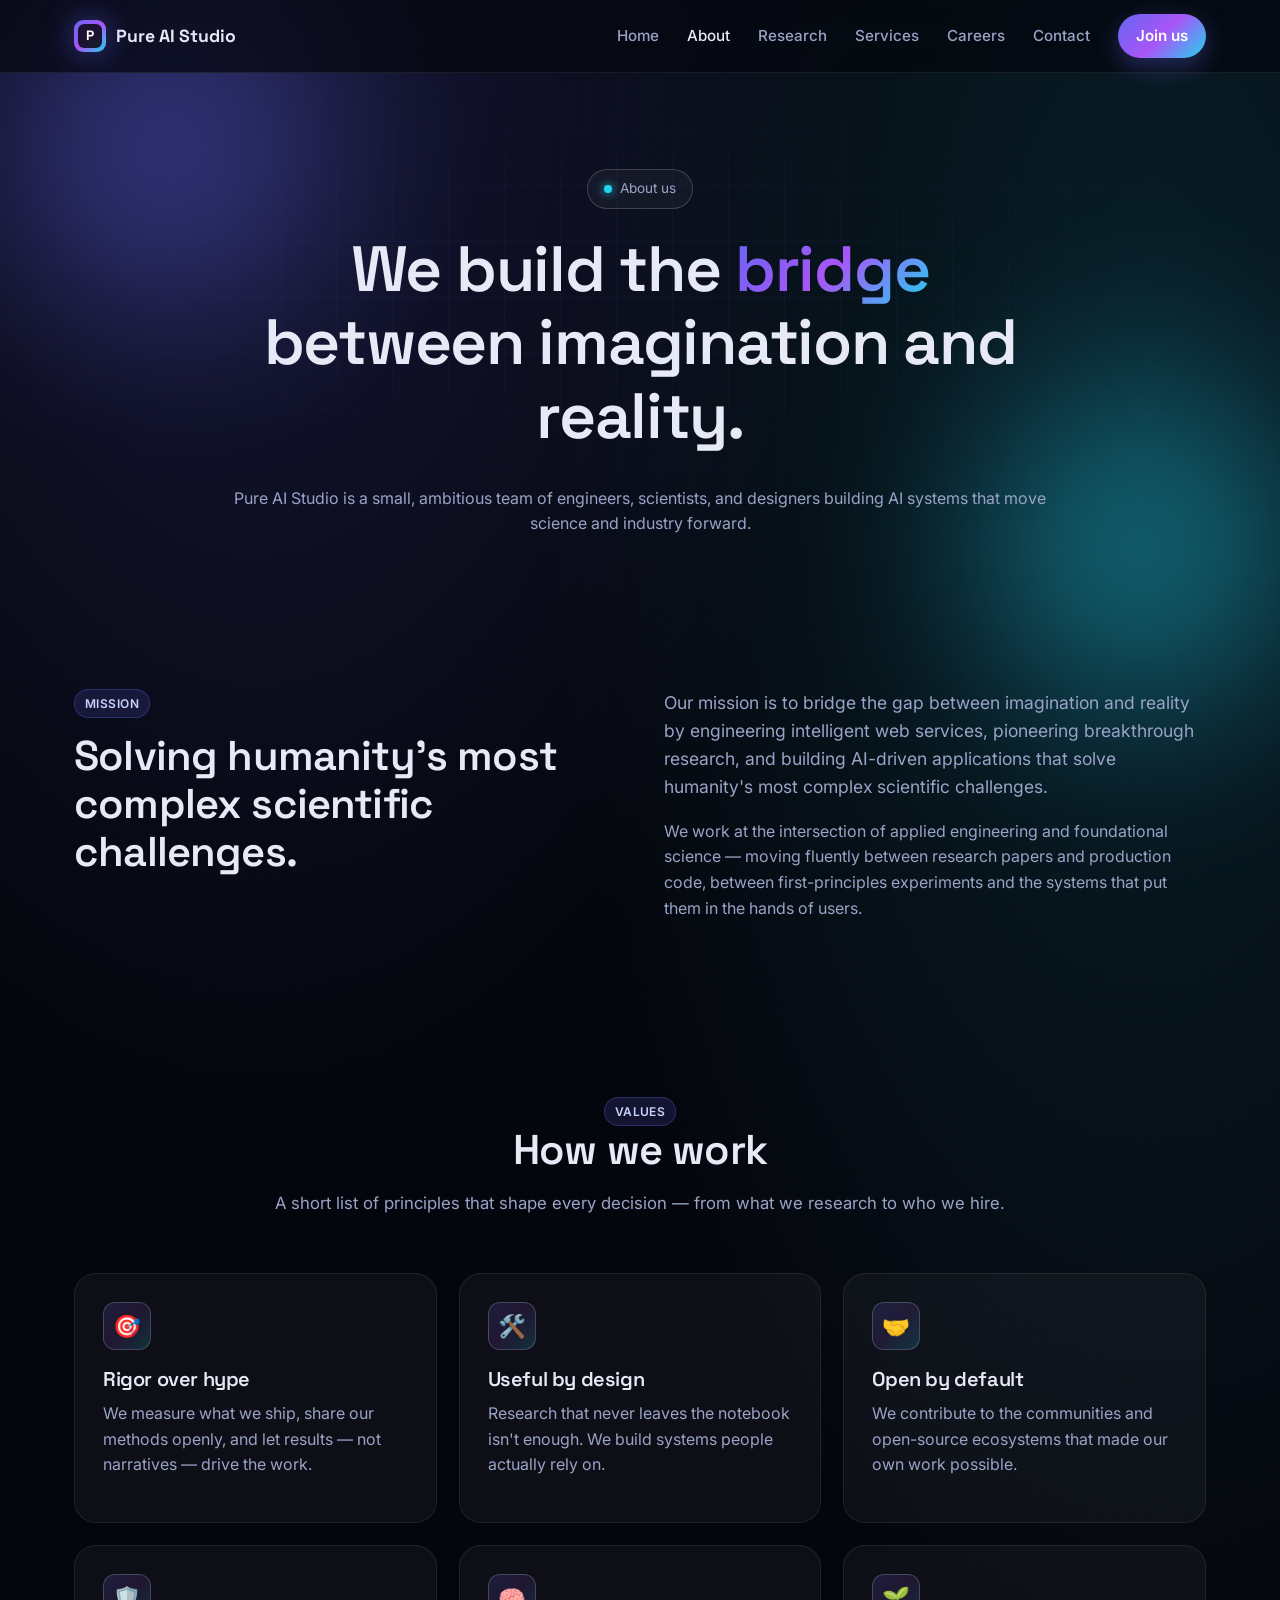
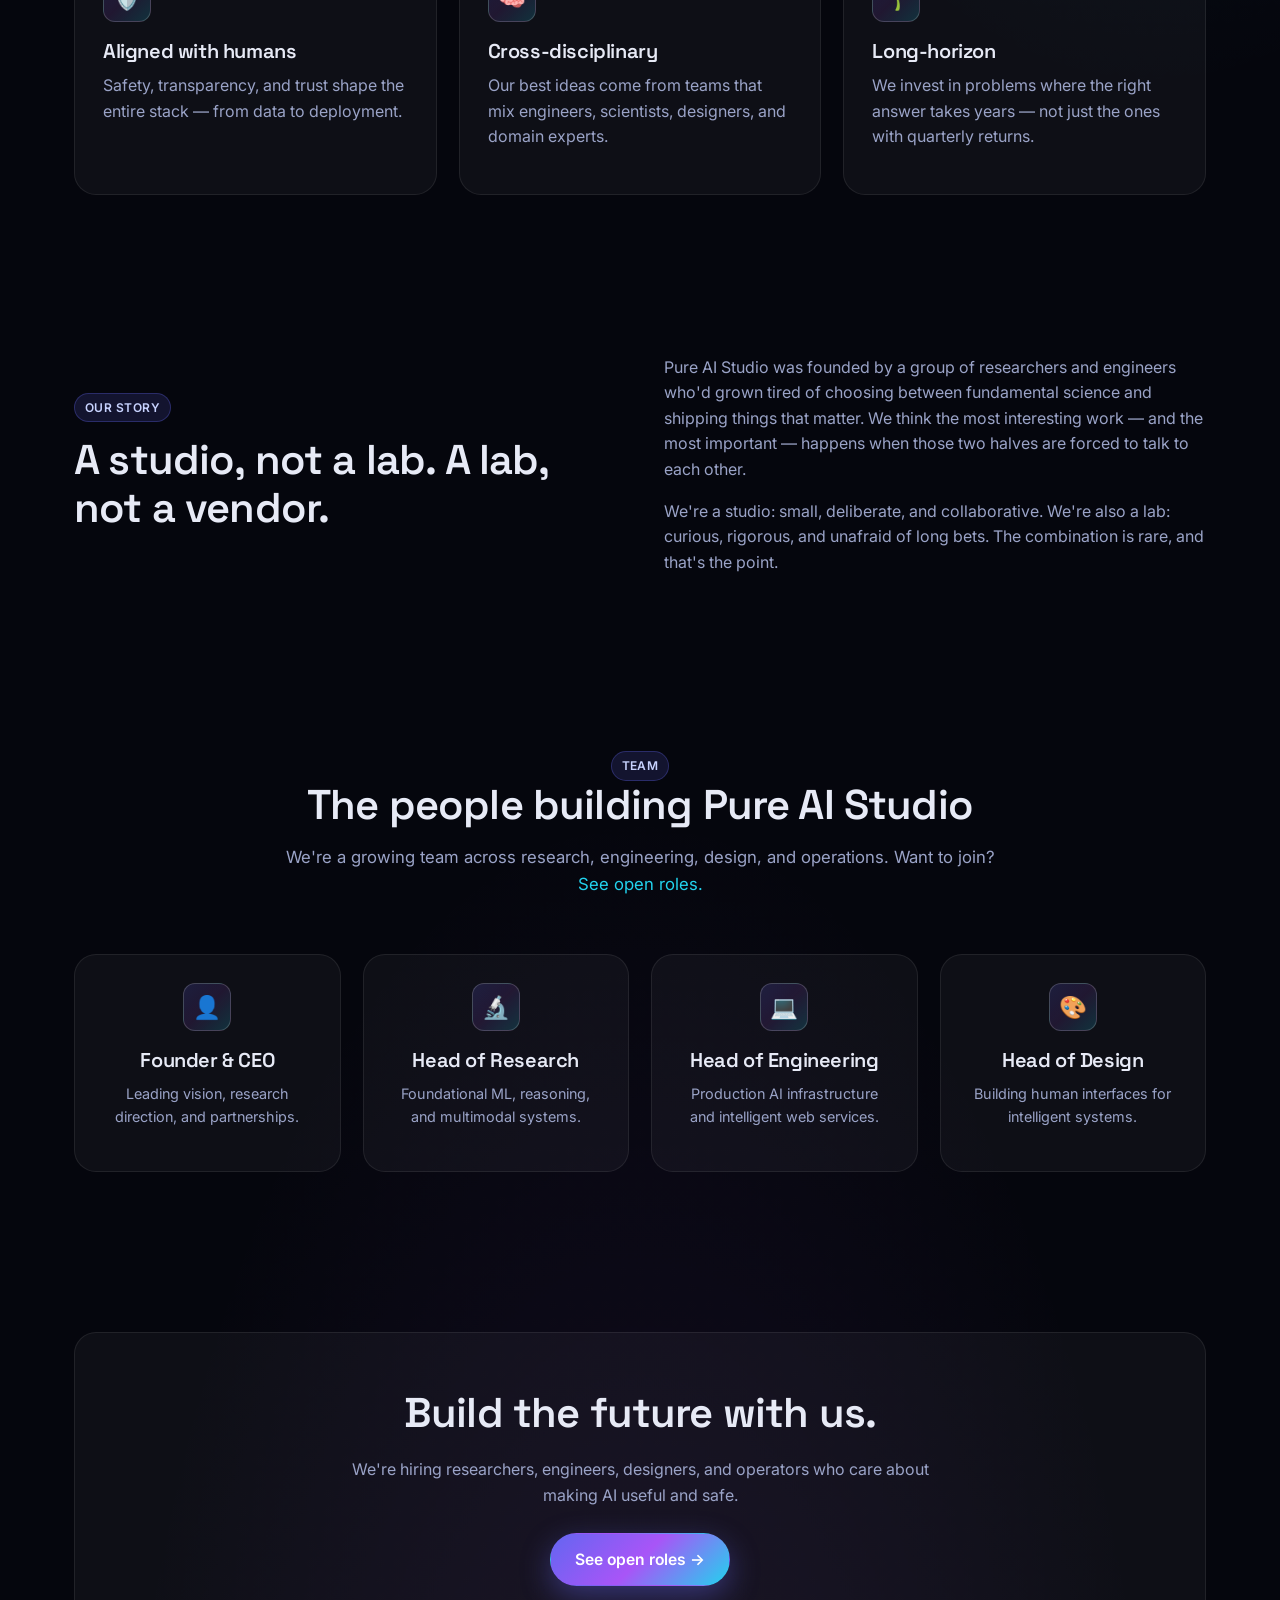
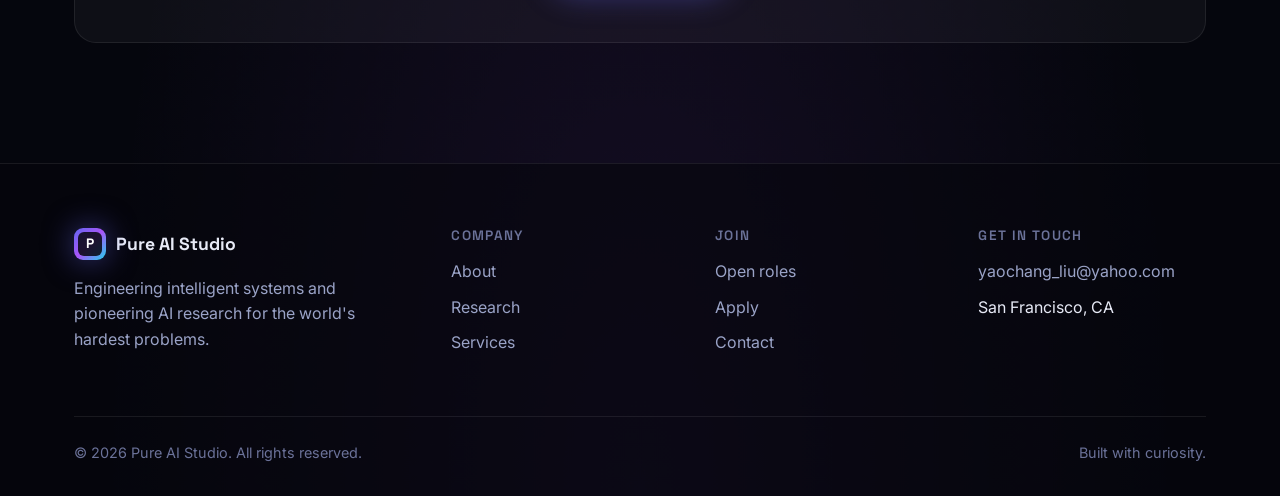
==== about.html @ 0b08d81f "Initial commit — Pure AI Studio website" ====
<!DOCTYPE html>
<html lang="en">
<head>
<meta charset="UTF-8" />
<meta name="viewport" content="width=device-width, initial-scale=1" />
<title>About — Pure AI Studio</title>
<meta name="description" content="Pure AI Studio is an applied AI research studio bridging imagination and reality through intelligent web services, foundational research, and AI for science." />
<link rel="preconnect" href="https://fonts.googleapis.com">
<link rel="preconnect" href="https://fonts.gstatic.com" crossorigin>
<link href="https://fonts.googleapis.com/css2?family=Inter:wght@400;500;600;700&family=Space+Grotesk:wght@500;600;700&display=swap" rel="stylesheet">
<link rel="stylesheet" href="styles.css" />
</head>
<body>

<nav class="nav">
  <div class="nav-inner">
    <a class="brand" href="index.html">
      <span class="brand-logo"><span>P</span></span>
      Pure AI Studio
    </a>
    <button class="nav-toggle" aria-label="Toggle menu">☰</button>
    <div class="nav-links">
      <a href="index.html">Home</a>
      <a href="about.html">About</a>
      <a href="research.html">Research</a>
      <a href="services.html">Services</a>
      <a href="careers.html">Careers</a>
      <a href="contact.html">Contact</a>
      <a class="nav-cta" href="careers.html">Join us</a>
    </div>
  </div>
</nav>

<header class="page-header">
  <div class="hero-grid"></div>
  <div class="hero-orb o1"></div>
  <div class="hero-orb o2"></div>
  <div class="container hero-inner">
    <div class="eyebrow"><span class="dot"></span> About us</div>
    <h1>We build the <span class="gradient-text">bridge</span> between imagination and reality.</h1>
    <p class="lead">Pure AI Studio is a small, ambitious team of engineers, scientists, and designers building AI systems that move science and industry forward.</p>
  </div>
</header>

<!-- MISSION -->
<section>
  <div class="container">
    <div class="grid cols-2" style="gap:48px; align-items:start;">
      <div class="fade-in">
        <span class="tag">Mission</span>
        <h2 style="margin-top:14px">Solving humanity's most complex scientific challenges.</h2>
      </div>
      <div class="fade-in">
        <p style="font-size:1.1rem">
          Our mission is to bridge the gap between imagination and reality by engineering intelligent
          web services, pioneering breakthrough research, and building AI-driven applications that
          solve humanity's most complex scientific challenges.
        </p>
        <p>
          We work at the intersection of applied engineering and foundational science — moving fluently
          between research papers and production code, between first-principles experiments and the
          systems that put them in the hands of users.
        </p>
      </div>
    </div>
  </div>
</section>

<!-- VALUES -->
<section>
  <div class="container">
    <div class="section-head fade-in">
      <span class="tag">Values</span>
      <h2>How we work</h2>
      <p>A short list of principles that shape every decision — from what we research to who we hire.</p>
    </div>

    <div class="grid cols-3">
      <article class="card fade-in">
        <div class="card-icon">🎯</div>
        <h3>Rigor over hype</h3>
        <p>We measure what we ship, share our methods openly, and let results — not narratives — drive the work.</p>
      </article>
      <article class="card fade-in">
        <div class="card-icon">🛠️</div>
        <h3>Useful by design</h3>
        <p>Research that never leaves the notebook isn't enough. We build systems people actually rely on.</p>
      </article>
      <article class="card fade-in">
        <div class="card-icon">🤝</div>
        <h3>Open by default</h3>
        <p>We contribute to the communities and open-source ecosystems that made our own work possible.</p>
      </article>
      <article class="card fade-in">
        <div class="card-icon">🛡️</div>
        <h3>Aligned with humans</h3>
        <p>Safety, transparency, and trust shape the entire stack — from data to deployment.</p>
      </article>
      <article class="card fade-in">
        <div class="card-icon">🧠</div>
        <h3>Cross-disciplinary</h3>
        <p>Our best ideas come from teams that mix engineers, scientists, designers, and domain experts.</p>
      </article>
      <article class="card fade-in">
        <div class="card-icon">🌱</div>
        <h3>Long-horizon</h3>
        <p>We invest in problems where the right answer takes years — not just the ones with quarterly returns.</p>
      </article>
    </div>
  </div>
</section>

<!-- STORY -->
<section>
  <div class="container">
    <div class="grid cols-2" style="gap:48px; align-items:center;">
      <div class="fade-in">
        <span class="tag">Our story</span>
        <h2 style="margin-top:14px">A studio, not a lab. A lab, not a vendor.</h2>
      </div>
      <div class="fade-in">
        <p>
          Pure AI Studio was founded by a group of researchers and engineers who'd grown tired of
          choosing between fundamental science and shipping things that matter. We think the most
          interesting work — and the most important — happens when those two halves are forced to
          talk to each other.
        </p>
        <p>
          We're a studio: small, deliberate, and collaborative. We're also a lab: curious, rigorous,
          and unafraid of long bets. The combination is rare, and that's the point.
        </p>
      </div>
    </div>
  </div>
</section>

<!-- TEAM PLACEHOLDER -->
<section>
  <div class="container">
    <div class="section-head fade-in">
      <span class="tag">Team</span>
      <h2>The people building Pure AI Studio</h2>
      <p>We're a growing team across research, engineering, design, and operations. Want to join? <a href="careers.html">See open roles.</a></p>
    </div>

    <div class="grid cols-4">
      <article class="card fade-in" style="text-align:center;">
        <div class="card-icon" style="margin:0 auto 18px;">👤</div>
        <h3>Founder & CEO</h3>
        <p style="font-size:0.9rem">Leading vision, research direction, and partnerships.</p>
      </article>
      <article class="card fade-in" style="text-align:center;">
        <div class="card-icon" style="margin:0 auto 18px;">🔬</div>
        <h3>Head of Research</h3>
        <p style="font-size:0.9rem">Foundational ML, reasoning, and multimodal systems.</p>
      </article>
      <article class="card fade-in" style="text-align:center;">
        <div class="card-icon" style="margin:0 auto 18px;">💻</div>
        <h3>Head of Engineering</h3>
        <p style="font-size:0.9rem">Production AI infrastructure and intelligent web services.</p>
      </article>
      <article class="card fade-in" style="text-align:center;">
        <div class="card-icon" style="margin:0 auto 18px;">🎨</div>
        <h3>Head of Design</h3>
        <p style="font-size:0.9rem">Building human interfaces for intelligent systems.</p>
      </article>
    </div>
  </div>
</section>

<!-- CTA -->
<section>
  <div class="container">
    <div class="card fade-in" style="text-align:center; padding:56px 28px;">
      <h2>Build the future with us.</h2>
      <p style="max-width:600px; margin: 0 auto 24px;">
        We're hiring researchers, engineers, designers, and operators who care about making AI useful and safe.
      </p>
      <a class="btn btn-primary" href="careers.html">See open roles →</a>
    </div>
  </div>
</section>

<footer class="footer">
  <div class="container">
    <div class="footer-grid">
      <div>
        <a class="brand" href="index.html" style="margin-bottom:16px">
          <span class="brand-logo"><span>P</span></span>
          Pure AI Studio
        </a>
        <p style="margin-top:14px; max-width:340px;">Engineering intelligent systems and pioneering AI research for the world's hardest problems.</p>
      </div>
      <div>
        <h4>Company</h4>
        <ul>
          <li><a href="about.html">About</a></li>
          <li><a href="research.html">Research</a></li>
          <li><a href="services.html">Services</a></li>
        </ul>
      </div>
      <div>
        <h4>Join</h4>
        <ul>
          <li><a href="careers.html">Open roles</a></li>
          <li><a href="careers.html#apply">Apply</a></li>
          <li><a href="contact.html">Contact</a></li>
        </ul>
      </div>
      <div>
        <h4>Get in touch</h4>
        <ul>
          <li><a href="mailto:yaochang_liu@yahoo.com">yaochang_liu@yahoo.com</a></li>
          <li>San Francisco, CA</li>
        </ul>
      </div>
    </div>
    <div class="footer-bottom">
      <span>© <span id="year"></span> Pure AI Studio. All rights reserved.</span>
      <span>Built with curiosity.</span>
    </div>
  </div>
</footer>

<script src="script.js"></script>
</body>
</html>
---- styles.css ----
/* ============================================
   Pure AI Studio — Global Styles
   Modern dark-tech theme
   ============================================ */

:root {
  --bg-0: #05060d;
  --bg-1: #0a0c18;
  --bg-2: #11142a;
  --surface: rgba(255, 255, 255, 0.04);
  --surface-strong: rgba(255, 255, 255, 0.08);
  --border: rgba(255, 255, 255, 0.08);
  --border-strong: rgba(255, 255, 255, 0.18);
  --text: #e7eaf6;
  --text-dim: #9aa3c7;
  --text-mute: #6b7299;
  --accent: #6366f1;
  --accent-2: #22d3ee;
  --accent-3: #a855f7;
  --gradient: linear-gradient(135deg, #6366f1 0%, #a855f7 50%, #22d3ee 100%);
  --gradient-soft: linear-gradient(135deg, rgba(99,102,241,0.18), rgba(168,85,247,0.12), rgba(34,211,238,0.18));
  --radius: 14px;
  --radius-lg: 22px;
  --shadow: 0 20px 60px rgba(0, 0, 0, 0.5);
  --max-w: 1180px;
}

* { box-sizing: border-box; }

html, body {
  margin: 0;
  padding: 0;
  background: var(--bg-0);
  color: var(--text);
  font-family: 'Inter', -apple-system, BlinkMacSystemFont, 'Segoe UI', Roboto, Helvetica, Arial, sans-serif;
  line-height: 1.6;
  -webkit-font-smoothing: antialiased;
  scroll-behavior: smooth;
}

body {
  overflow-x: hidden;
  background:
    radial-gradient(ellipse 80% 50% at 20% 0%, rgba(99,102,241,0.18), transparent 60%),
    radial-gradient(ellipse 80% 60% at 90% 10%, rgba(34,211,238,0.12), transparent 60%),
    radial-gradient(ellipse 60% 50% at 50% 100%, rgba(168,85,247,0.10), transparent 70%),
    var(--bg-0);
}

a { color: var(--accent-2); text-decoration: none; transition: color .2s; }
a:hover { color: var(--text); }

img { max-width: 100%; display: block; }

h1, h2, h3, h4 {
  font-family: 'Space Grotesk', 'Inter', sans-serif;
  font-weight: 600;
  letter-spacing: -0.02em;
  line-height: 1.15;
  margin: 0 0 0.5em;
}

h1 { font-size: clamp(2.4rem, 5vw, 4rem); }
h2 { font-size: clamp(1.8rem, 3.4vw, 2.6rem); }
h3 { font-size: 1.25rem; }

p { margin: 0 0 1em; color: var(--text-dim); }

.container {
  max-width: var(--max-w);
  margin: 0 auto;
  padding: 0 24px;
}

.gradient-text {
  background: var(--gradient);
  -webkit-background-clip: text;
  background-clip: text;
  color: transparent;
  -webkit-text-fill-color: transparent;
}

/* ====== Nav ====== */
.nav {
  position: sticky;
  top: 0;
  z-index: 50;
  backdrop-filter: blur(14px);
  -webkit-backdrop-filter: blur(14px);
  background: rgba(5, 6, 13, 0.7);
  border-bottom: 1px solid var(--border);
}

.nav-inner {
  display: flex;
  align-items: center;
  justify-content: space-between;
  height: 72px;
  max-width: var(--max-w);
  margin: 0 auto;
  padding: 0 24px;
}

.brand {
  display: flex;
  align-items: center;
  gap: 10px;
  font-family: 'Space Grotesk', sans-serif;
  font-weight: 700;
  font-size: 1.1rem;
  color: var(--text);
}

.brand-logo {
  width: 32px;
  height: 32px;
  border-radius: 9px;
  background: var(--gradient);
  display: grid;
  place-items: center;
  box-shadow: 0 0 30px rgba(99,102,241,0.5);
  position: relative;
}
.brand-logo::after {
  content: '';
  position: absolute;
  inset: 4px;
  border-radius: 6px;
  background: rgba(5,6,13,0.85);
}
.brand-logo span {
  position: relative;
  font-weight: 800;
  color: #fff;
  font-size: 0.85rem;
  z-index: 1;
}

.nav-links {
  display: flex;
  align-items: center;
  gap: 28px;
}
.nav-links a {
  color: var(--text-dim);
  font-size: 0.95rem;
  font-weight: 500;
  transition: color .2s;
}
.nav-links a:hover,
.nav-links a.active {
  color: var(--text);
}
.nav-links .nav-cta {
  background: var(--gradient);
  color: #fff;
  padding: 10px 18px;
  border-radius: 999px;
  font-weight: 600;
  box-shadow: 0 8px 24px rgba(99,102,241,0.35);
}
.nav-links .nav-cta:hover {
  filter: brightness(1.1);
  color: #fff;
}

.nav-toggle {
  display: none;
  background: none;
  border: none;
  color: var(--text);
  font-size: 1.6rem;
  cursor: pointer;
}

@media (max-width: 860px) {
  .nav-links {
    position: absolute;
    top: 72px;
    left: 0;
    right: 0;
    flex-direction: column;
    background: rgba(10, 12, 24, 0.98);
    border-bottom: 1px solid var(--border);
    padding: 24px;
    gap: 18px;
    transform: translateY(-110%);
    transition: transform .3s ease;
  }
  .nav-links.open { transform: translateY(0); }
  .nav-toggle { display: block; }
}

/* ====== Hero ====== */
.hero {
  position: relative;
  padding: 96px 0 80px;
  overflow: hidden;
}
.hero-grid {
  position: absolute;
  inset: 0;
  background-image:
    linear-gradient(rgba(99,102,241,0.06) 1px, transparent 1px),
    linear-gradient(90deg, rgba(99,102,241,0.06) 1px, transparent 1px);
  background-size: 56px 56px;
  mask-image: radial-gradient(ellipse 60% 50% at 50% 40%, #000 30%, transparent 80%);
  -webkit-mask-image: radial-gradient(ellipse 60% 50% at 50% 40%, #000 30%, transparent 80%);
  pointer-events: none;
}
.hero-orb {
  position: absolute;
  width: 520px;
  height: 520px;
  border-radius: 50%;
  filter: blur(80px);
  opacity: 0.55;
  pointer-events: none;
  animation: float 14s ease-in-out infinite;
}
.hero-orb.o1 { top: -180px; left: -100px; background: radial-gradient(circle, #6366f1, transparent 65%); }
.hero-orb.o2 { bottom: -200px; right: -120px; background: radial-gradient(circle, #22d3ee, transparent 65%); animation-delay: -7s; }
.hero-orb.o3 { top: 30%; right: 20%; width: 320px; height: 320px; background: radial-gradient(circle, #a855f7, transparent 65%); animation-delay: -3s; }

@keyframes float {
  0%, 100% { transform: translate(0, 0); }
  50% { transform: translate(20px, -30px); }
}

.hero-inner {
  position: relative;
  text-align: center;
  max-width: 900px;
  margin: 0 auto;
}

.eyebrow {
  display: inline-flex;
  align-items: center;
  gap: 8px;
  padding: 8px 16px;
  border-radius: 999px;
  background: var(--surface);
  border: 1px solid var(--border-strong);
  font-size: 0.85rem;
  color: var(--text-dim);
  margin-bottom: 24px;
}
.eyebrow .dot {
  width: 8px; height: 8px; border-radius: 50%;
  background: #22d3ee;
  box-shadow: 0 0 10px #22d3ee;
}

.hero h1 { margin-bottom: 24px; }

.hero p.lead {
  font-size: 1.2rem;
  color: var(--text-dim);
  max-width: 720px;
  margin: 0 auto 36px;
}

.cta-row {
  display: flex;
  gap: 14px;
  justify-content: center;
  flex-wrap: wrap;
}

.btn {
  display: inline-flex;
  align-items: center;
  gap: 8px;
  padding: 13px 24px;
  border-radius: 999px;
  font-weight: 600;
  font-size: 0.98rem;
  border: 1px solid transparent;
  cursor: pointer;
  transition: transform .15s, filter .15s, background .2s;
}
.btn-primary {
  background: var(--gradient);
  color: #fff;
  box-shadow: 0 10px 30px rgba(99,102,241,0.4);
}
.btn-primary:hover { filter: brightness(1.1); transform: translateY(-1px); color: #fff; }

.btn-ghost {
  background: var(--surface);
  color: var(--text);
  border-color: var(--border-strong);
}
.btn-ghost:hover { background: var(--surface-strong); color: var(--text); }

/* ====== Section primitives ====== */
section { padding: 80px 0; position: relative; }
.section-head { text-align: center; max-width: 740px; margin: 0 auto 56px; }
.section-head h2 { margin-bottom: 16px; }
.section-head p { color: var(--text-dim); font-size: 1.05rem; }

.grid {
  display: grid;
  gap: 22px;
}
.grid.cols-3 { grid-template-columns: repeat(3, 1fr); }
.grid.cols-2 { grid-template-columns: repeat(2, 1fr); }
.grid.cols-4 { grid-template-columns: repeat(4, 1fr); }
@media (max-width: 900px) {
  .grid.cols-3, .grid.cols-4 { grid-template-columns: repeat(2, 1fr); }
}
@media (max-width: 600px) {
  .grid.cols-2, .grid.cols-3, .grid.cols-4 { grid-template-columns: 1fr; }
}

.card {
  background: var(--surface);
  border: 1px solid var(--border);
  border-radius: var(--radius-lg);
  padding: 28px;
  transition: transform .25s ease, border-color .25s ease, background .25s ease;
  position: relative;
  overflow: hidden;
}
.card:hover {
  transform: translateY(-4px);
  border-color: var(--border-strong);
  background: var(--surface-strong);
}
.card::before {
  content: '';
  position: absolute;
  inset: 0;
  background: var(--gradient-soft);
  opacity: 0;
  transition: opacity .25s;
  pointer-events: none;
}
.card:hover::before { opacity: 0.5; }
.card > * { position: relative; }

.card-icon {
  width: 48px;
  height: 48px;
  border-radius: 12px;
  background: var(--gradient-soft);
  display: grid;
  place-items: center;
  margin-bottom: 18px;
  font-size: 1.4rem;
  border: 1px solid var(--border-strong);
}

.card h3 { color: var(--text); }

.tag {
  display: inline-block;
  padding: 4px 10px;
  border-radius: 999px;
  font-size: 0.75rem;
  font-weight: 600;
  letter-spacing: 0.04em;
  text-transform: uppercase;
  background: rgba(99,102,241,0.15);
  color: #c7d2fe;
  border: 1px solid rgba(99,102,241,0.3);
}

/* ====== Stats ====== */
.stats {
  display: grid;
  grid-template-columns: repeat(4, 1fr);
  gap: 24px;
  padding: 40px;
  background: var(--surface);
  border: 1px solid var(--border);
  border-radius: var(--radius-lg);
}
.stat-num {
  font-family: 'Space Grotesk', sans-serif;
  font-size: 2.4rem;
  font-weight: 700;
  background: var(--gradient);
  -webkit-background-clip: text;
  background-clip: text;
  color: transparent;
  -webkit-text-fill-color: transparent;
  margin-bottom: 4px;
}
.stat-label { color: var(--text-dim); font-size: 0.92rem; }
@media (max-width: 700px) { .stats { grid-template-columns: repeat(2, 1fr); padding: 28px; } }

/* ====== Footer ====== */
.footer {
  border-top: 1px solid var(--border);
  padding: 64px 0 32px;
  margin-top: 40px;
  background: rgba(5,6,13,0.6);
}
.footer-grid {
  display: grid;
  grid-template-columns: 1.5fr 1fr 1fr 1fr;
  gap: 36px;
}
@media (max-width: 800px) {
  .footer-grid { grid-template-columns: 1fr 1fr; }
}
.footer h4 {
  font-size: 0.85rem;
  text-transform: uppercase;
  letter-spacing: 0.1em;
  color: var(--text-mute);
  margin-bottom: 16px;
}
.footer ul { list-style: none; padding: 0; margin: 0; }
.footer ul li { margin-bottom: 10px; }
.footer ul a { color: var(--text-dim); }
.footer ul a:hover { color: var(--text); }
.footer-bottom {
  margin-top: 48px;
  padding-top: 24px;
  border-top: 1px solid var(--border);
  display: flex;
  justify-content: space-between;
  flex-wrap: wrap;
  gap: 12px;
  color: var(--text-mute);
  font-size: 0.9rem;
}

/* ====== Forms ====== */
.form {
  background: var(--surface);
  border: 1px solid var(--border);
  border-radius: var(--radius-lg);
  padding: 36px;
}
.form-row {
  display: grid;
  grid-template-columns: 1fr 1fr;
  gap: 18px;
  margin-bottom: 18px;
}
@media (max-width: 600px) { .form-row { grid-template-columns: 1fr; } }

.field { display: flex; flex-direction: column; gap: 8px; margin-bottom: 18px; }
.field label {
  color: var(--text);
  font-size: 0.92rem;
  font-weight: 500;
}
.field .hint { color: var(--text-mute); font-size: 0.82rem; }
.field input,
.field select,
.field textarea {
  background: rgba(0,0,0,0.3);
  border: 1px solid var(--border-strong);
  color: var(--text);
  padding: 12px 14px;
  border-radius: 10px;
  font-family: inherit;
  font-size: 0.98rem;
  outline: none;
  transition: border-color .2s, background .2s;
}
.field input:focus,
.field select:focus,
.field textarea:focus {
  border-color: var(--accent-2);
  background: rgba(0,0,0,0.5);
}
.field textarea { min-height: 130px; resize: vertical; }

.file-drop {
  border: 2px dashed var(--border-strong);
  border-radius: 12px;
  padding: 28px;
  text-align: center;
  cursor: pointer;
  transition: border-color .2s, background .2s;
  background: rgba(0,0,0,0.2);
}
.file-drop:hover, .file-drop.drag {
  border-color: var(--accent-2);
  background: rgba(34,211,238,0.05);
}
.file-drop input[type=file] { display: none; }
.file-drop .file-icon { font-size: 1.8rem; margin-bottom: 8px; }
.file-drop .file-name { color: var(--accent-2); font-size: 0.92rem; margin-top: 8px; }

/* ====== Page header ====== */
.page-header {
  padding: 96px 0 56px;
  text-align: center;
  position: relative;
}

/* ====== Jobs list ====== */
.jobs {
  display: flex;
  flex-direction: column;
  gap: 16px;
}
.job {
  display: grid;
  grid-template-columns: 1fr auto;
  gap: 20px;
  align-items: center;
  background: var(--surface);
  border: 1px solid var(--border);
  border-radius: var(--radius);
  padding: 22px 26px;
  transition: border-color .2s, transform .2s;
}
.job:hover { border-color: var(--border-strong); transform: translateY(-2px); }
.job h3 { margin: 0 0 6px; color: var(--text); }
.job-meta {
  color: var(--text-mute);
  font-size: 0.9rem;
  display: flex;
  flex-wrap: wrap;
  gap: 14px;
}
.job-meta span::before { content: '•'; margin-right: 8px; color: var(--text-mute); }
.job-meta span:first-child::before { content: ''; margin: 0; }
.job-apply {
  background: var(--surface-strong);
  color: var(--text);
  border: 1px solid var(--border-strong);
  padding: 10px 18px;
  border-radius: 999px;
  font-weight: 600;
  font-size: 0.92rem;
  cursor: pointer;
  transition: background .2s;
}
.job-apply:hover { background: var(--gradient); border-color: transparent; }

@media (max-width: 600px) {
  .job { grid-template-columns: 1fr; }
}

/* ====== Misc ====== */
.value-list { list-style: none; padding: 0; margin: 0; }
.value-list li {
  position: relative;
  padding-left: 28px;
  margin-bottom: 14px;
  color: var(--text-dim);
}
.value-list li::before {
  content: '→';
  position: absolute;
  left: 0;
  top: 0;
  color: var(--accent-2);
  font-weight: 700;
}

.notice {
  background: rgba(34,211,238,0.08);
  border: 1px solid rgba(34,211,238,0.25);
  border-radius: 12px;
  padding: 16px 20px;
  color: var(--text-dim);
  font-size: 0.92rem;
}

.success-banner {
  background: rgba(34,197,94,0.10);
  border: 1px solid rgba(34,197,94,0.35);
  color: #bbf7d0;
  border-radius: 12px;
  padding: 16px 20px;
  margin-bottom: 20px;
  display: none;
}
.success-banner.show { display: block; }

.fade-in {
  opacity: 0;
  transform: translateY(20px);
  transition: opacity .7s ease, transform .7s ease;
}
.fade-in.visible {
  opacity: 1;
  transform: translateY(0);
}
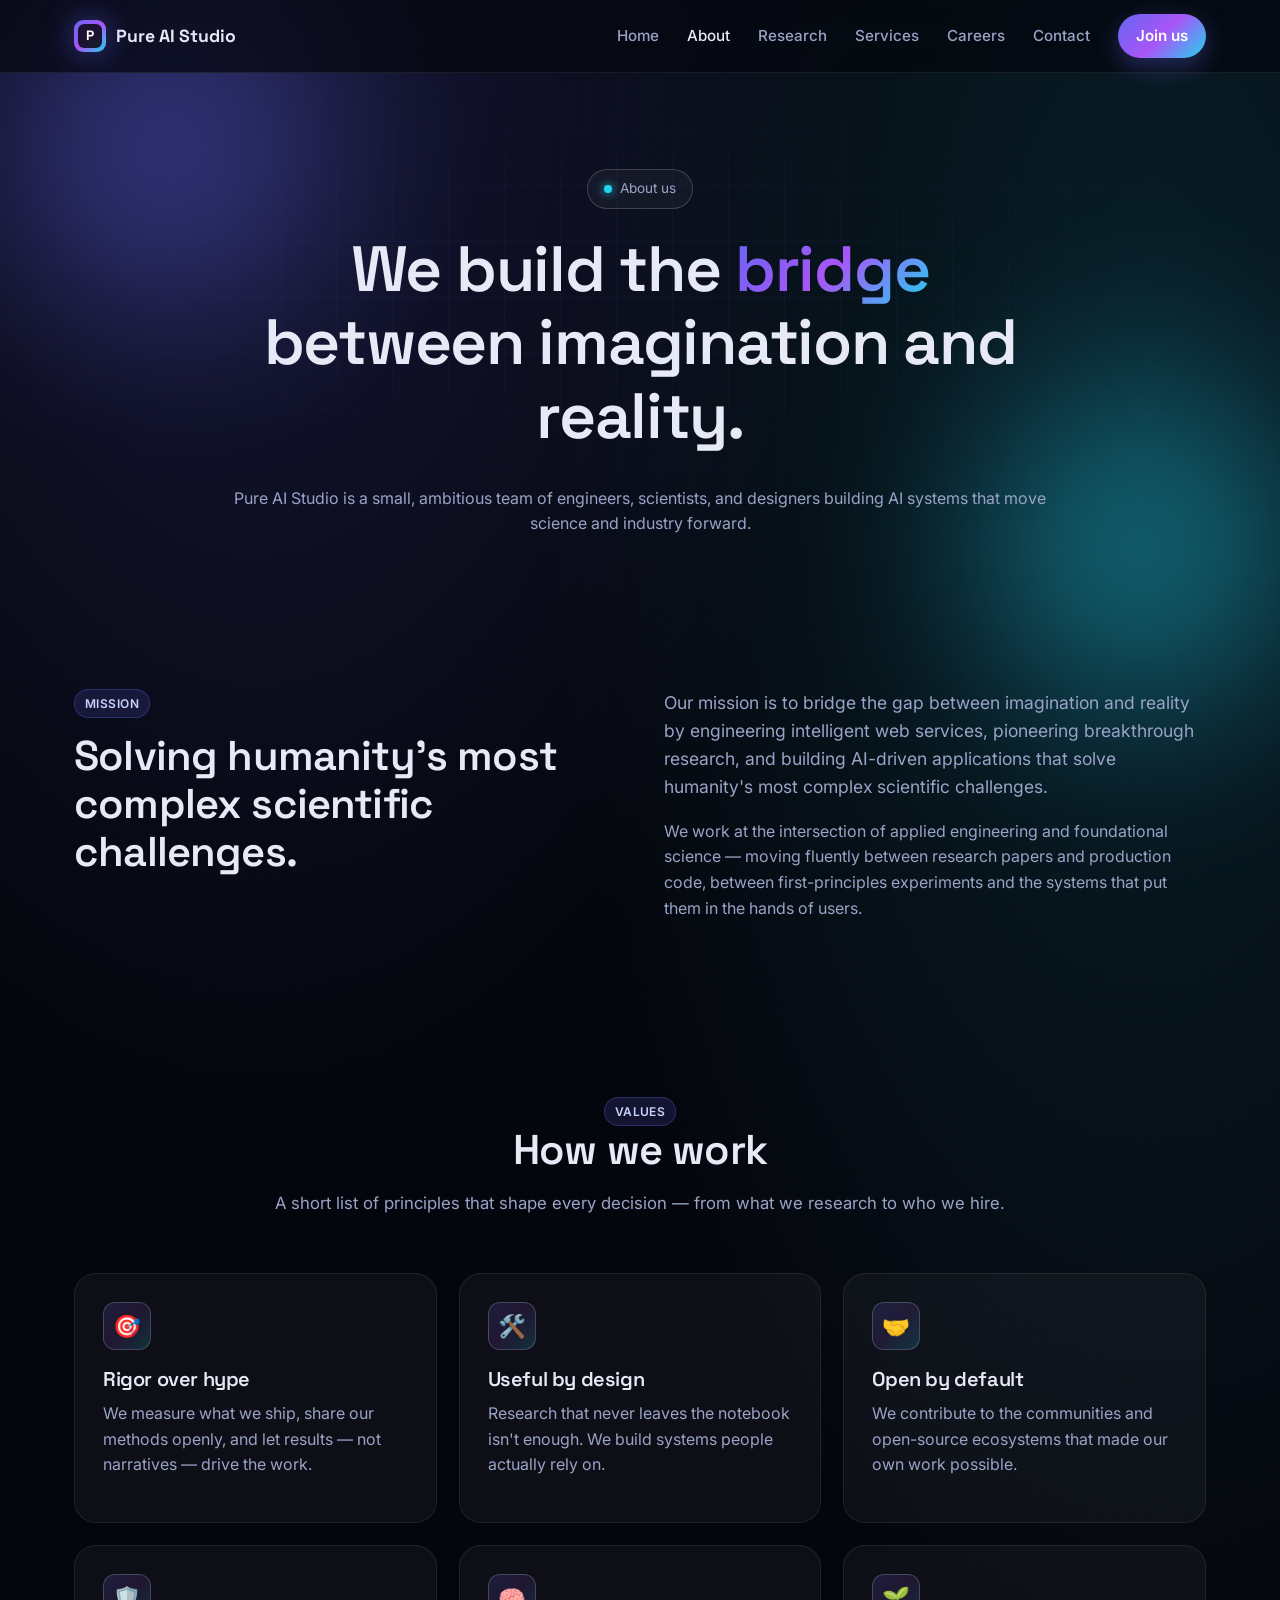
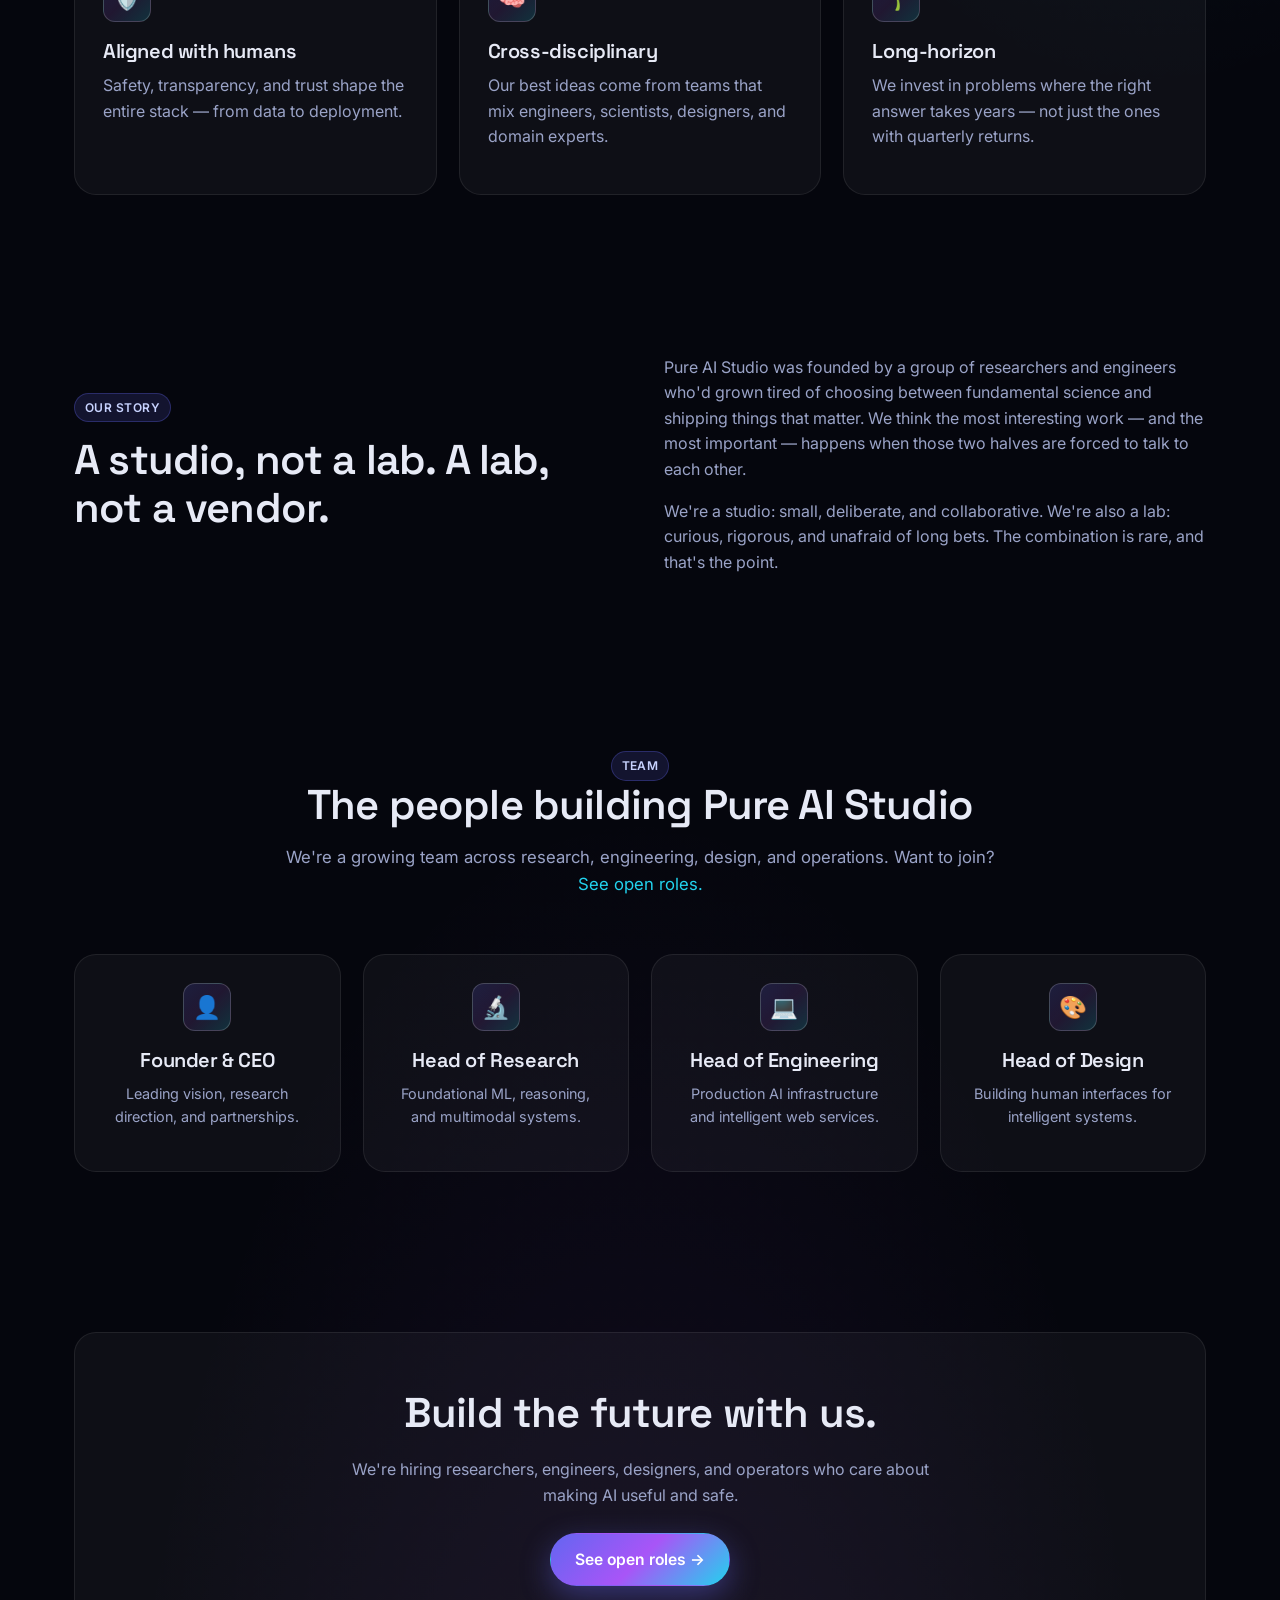
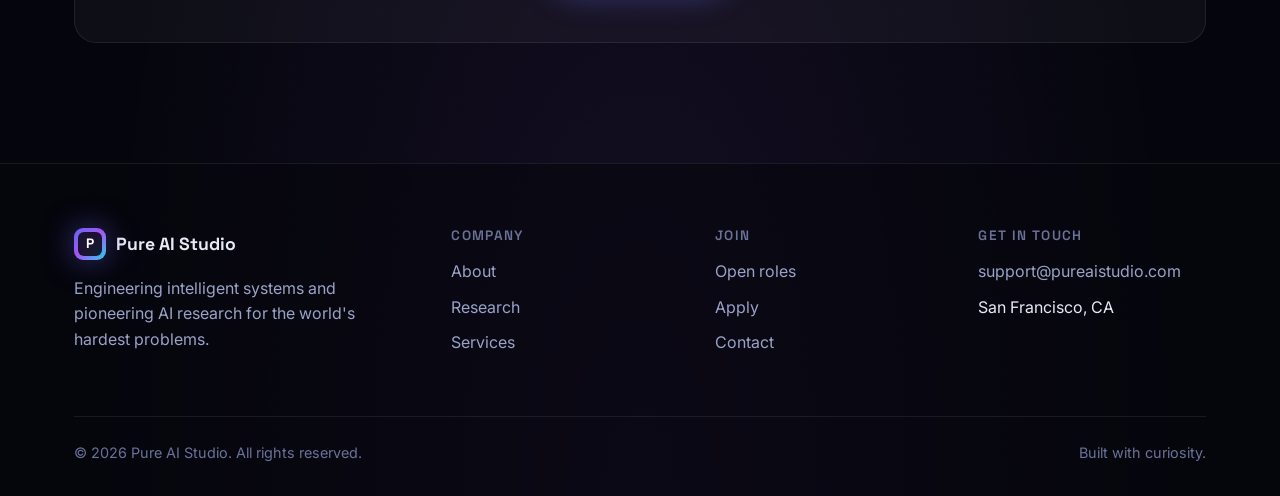
==== commit 33ff2e36: "Replace personal email with support@pureaistudio.com across site" ====
--- a/about.html
+++ b/about.html
@@ -210,7 +210,7 @@
       <div>
         <h4>Get in touch</h4>
         <ul>
-          <li><a href="mailto:yaochang_liu@yahoo.com">yaochang_liu@yahoo.com</a></li>
+          <li><a href="mailto:support@pureaistudio.com">support@pureaistudio.com</a></li>
           <li>San Francisco, CA</li>
         </ul>
       </div>
